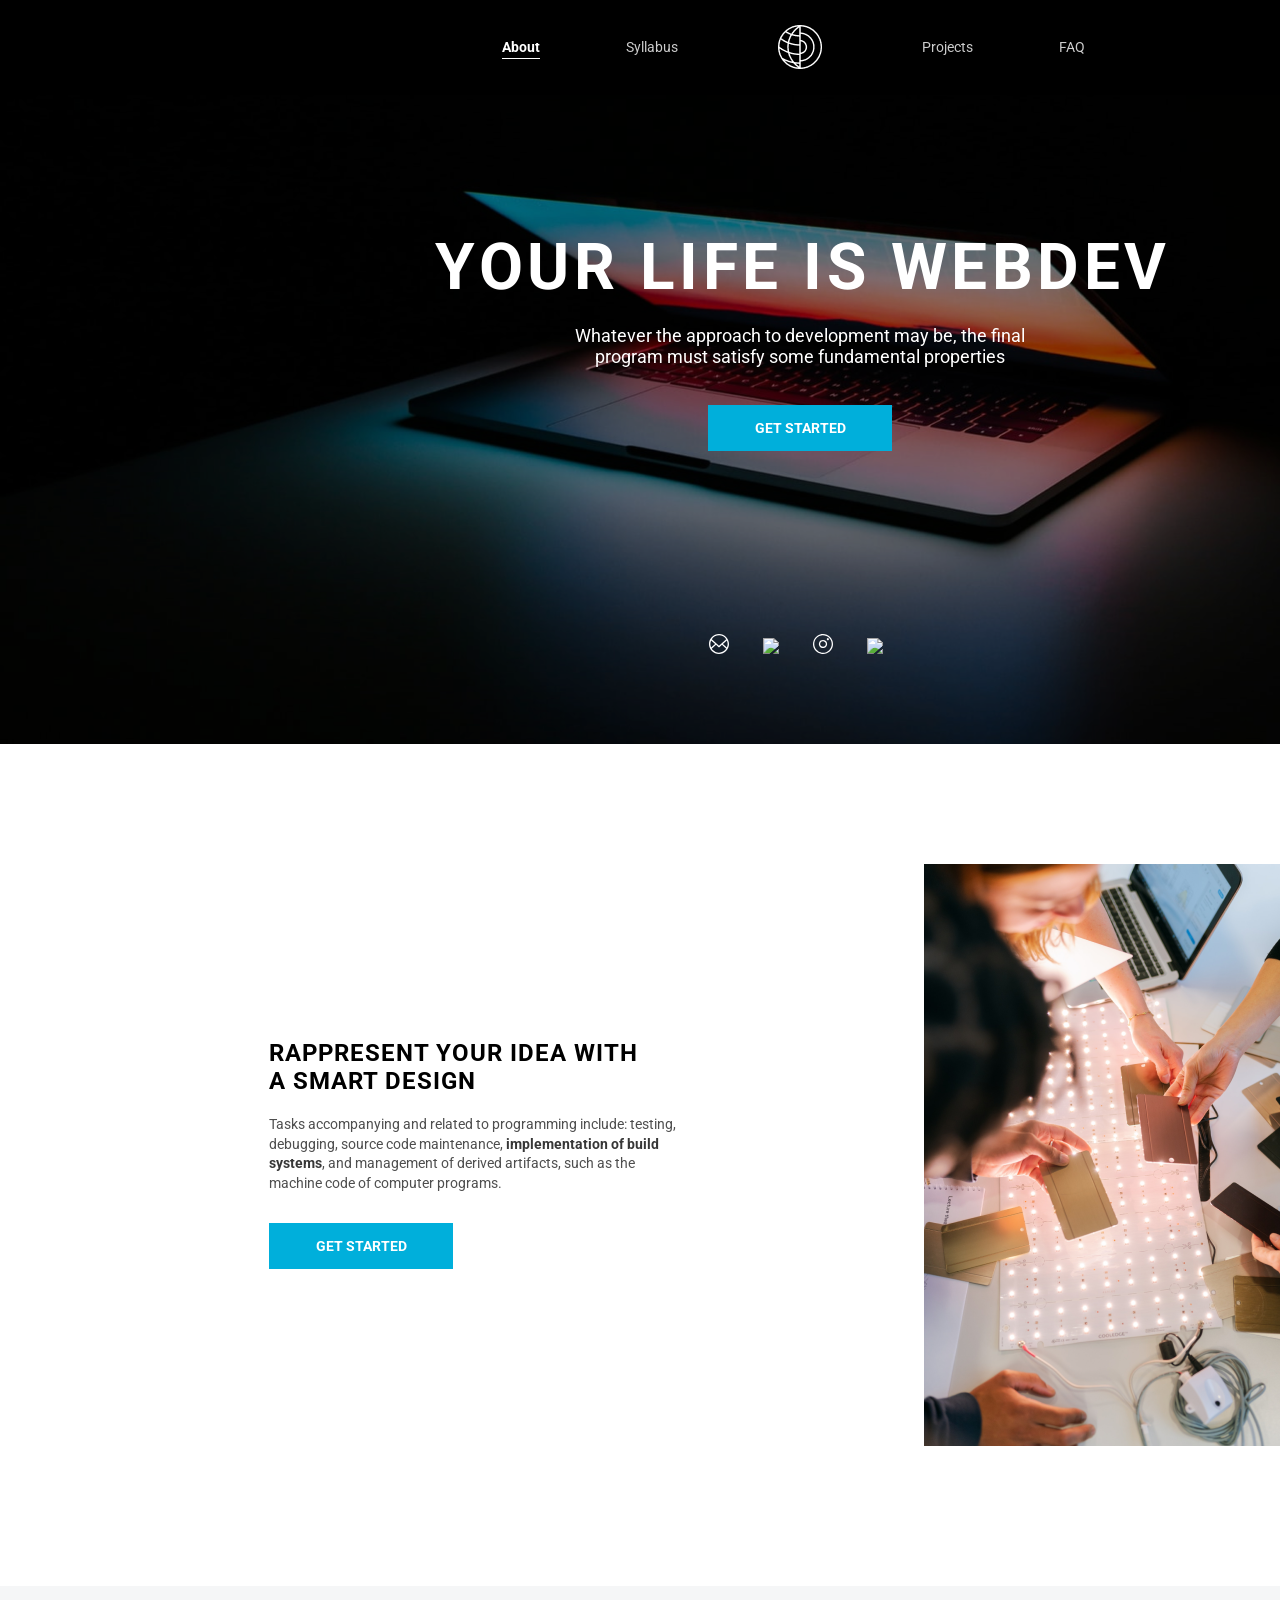
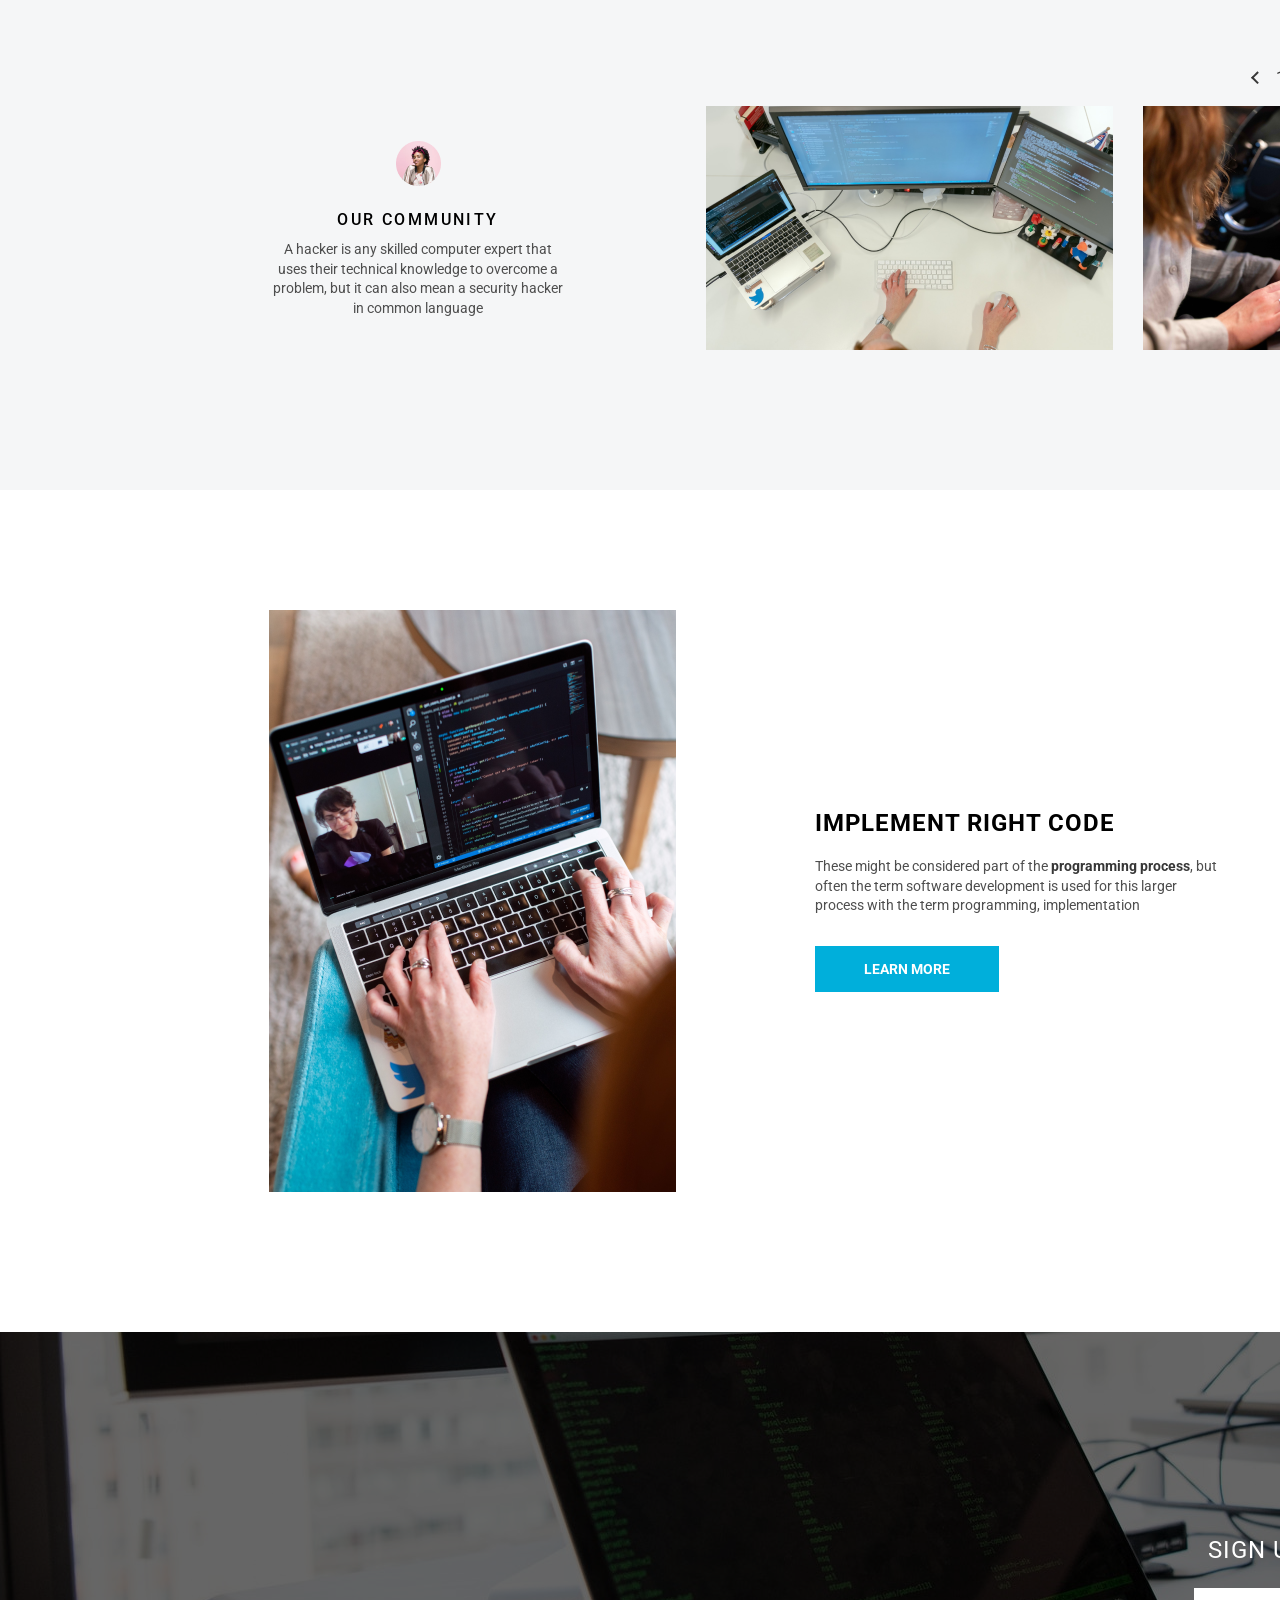
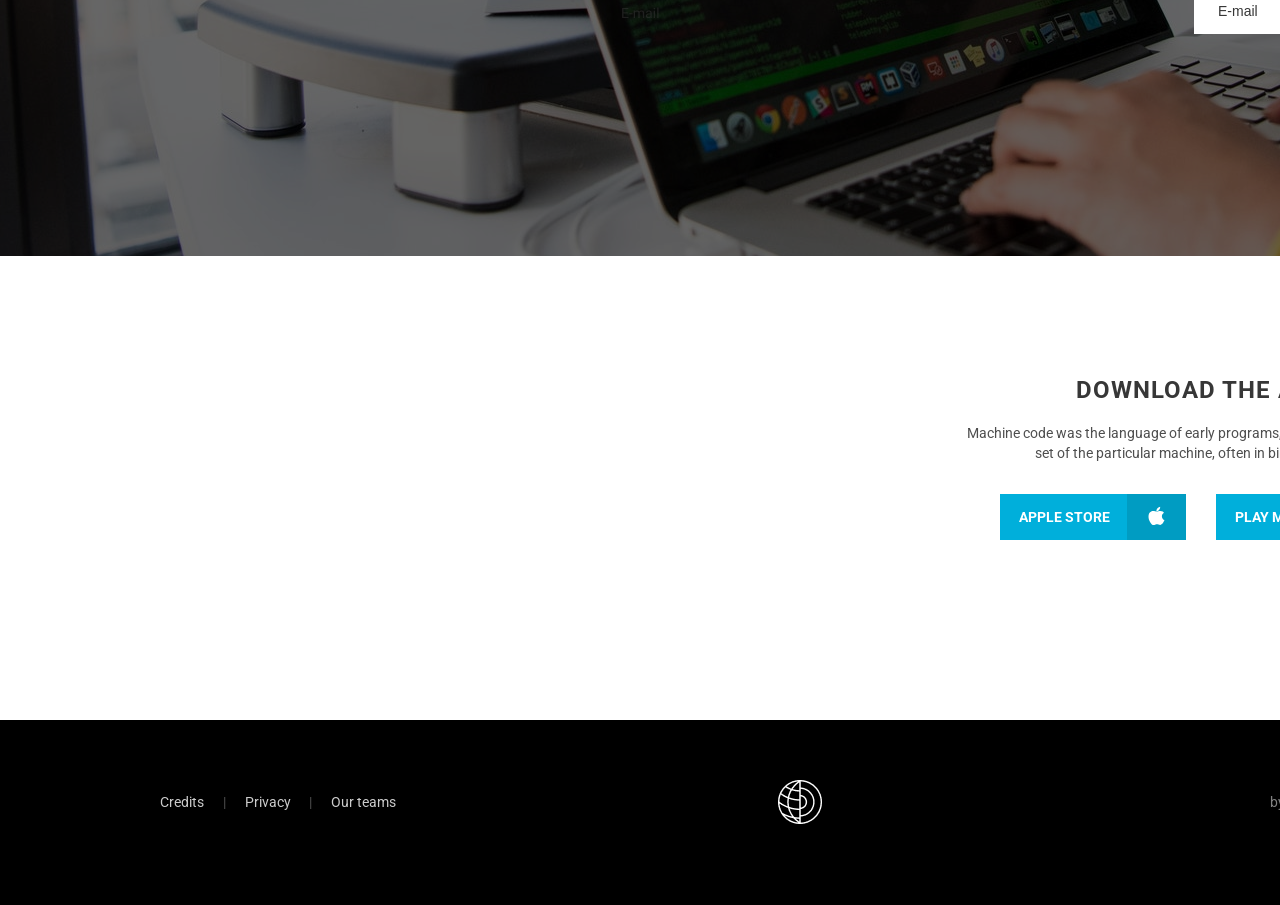
==== index4.html @ 41800dd7 "feat: add new html progect" ====
<!DOCTYPE html>
<html lang="en">
<head>
    <meta charset="UTF-8">
    <meta name="viewport" content="width=device-width, initial-scale=1.0">
    <link rel="stylesheet" href="style4.css">
    <link
      href="https://fonts.googleapis.com/css2?family=Roboto:wght@400;500;700&display=swap"
      rel="stylesheet"
    />
    <title>WebDev</title>
</head>
<body>
    
    <div class="divMain">
    <nav>
    <div class="div0"> <!-- div0-->
        <div id="div1"><a href ="#" class="pTop" id="pTopAbout">About</a><a href ="#" class="pTop" id="pTopOpacity">Syllabus</a></div> <!-- div1-->
        <div id="div2"><a href="#"><img src="Vector.png" alt="Logo" width="44" height="45"></a></div> <!-- div2-->
        <div id="div3"><a href ="#" class="pTop" id="pTopOpacity">Projects</a><a href ="#" class="pTop" id="pTopOpacity">FAQ</a></div> <!-- div3-->
    </div>
    </nav>
    <main>
        
            <div class="divInner"><h1 class="h1Center">your life is WebDev</h1></div>
            <div class="divInner2"><p class="h3Center">Whatever the approach to development may be, the final program must satisfy some fundamental properties</p></div>
            <div class="topButtn"><p class="pButtn">GET STARTED</p></div>
            <div class="iconBox">
            
                <a href="#" alt="E-mail"><img class="imgIcon" src="mail_fff.svg"></a> 
                <a href="#" alt="FaceBook"><img class="imgIcon" src="facebook_fff.svg"></a>
                <a href="#" alt="Instagram"><img class="imgIcon" src="insta_fff.svg"></a>
                <a href="#" alt="Telegram"><img class="imgIco" src="telegram_fff.svg"></a>
            
            </div>
        </div>
    </main>
    <section> <!--page 2-->
        <div class="page2">
            <div class="page2TextDiv">
                <div><p class="p1Page2">Rappresent your idea with<br>a smart Design</p></div>
                    <div><p class="p2Page2">Tasks accompanying and related to programming include: testing, debugging, source code maintenance, <b>implementation of build systems</b>, and management of derived artifacts, such as the machine code of computer programs. </p></div>
                    <div class="page2Buttn"><p class="pButtn">GET STARTED</p></div>    
            </div>
            <div class="page2Img"><img src="content-image-1.png"></div>
        </div>
    </section><!--page 2 end-->
    <section><!--page 3-->
        <div class="page3">
            <div class="leftDiv">
                <div class="divUserPic"><img src="userpic.png"></div>
                <div><p class="page3Text1">our community</p></div>
                <div class="page3Text2">A hacker is any skilled computer expert that uses their technical knowledge to overcome a problem, but it can also mean a security hacker in common language</div>
            </div>
            <div class="slider">
                <span class="arrowLeft"></span><span>1</span>
                <span class="mid">/</span>
                <span>5</span><span class="arrowRight"></span>
              </div>
            <div class="rightDiv">
                <img src="slider-item.png">
                <div class="p3MarginImg"><img src="Rectangle 2.png"></div>
                <img class="imgSlice" src="Rectangle 3.png">
            </div>
        </div>
    </section><!--page 3 end-->
    <section><!--page 4-->
        <div class="page4">
            <div class="page4Img"><img src="content-image-2.png"></div>
            <div class="page4TextDiv">
                <div><p class="p1Page2">Implement right Code</p></div>
                    <div><p class="p2Page2">These might be considered part of the <b>programming process</b>, but often the term software development is used for this larger process with the term programming, implementation</p></div>
                    <div class="page4Buttn"><p class="pButtn">LEARN MORE</p></div>    
            </div>
        </div>
    </section><!--page 4 end-->
    <section><!--page 5-->
        <div class="page5">
            <div class="page5Div">
            <div class="page5TextDiv"><p>sign up for our newsletter</p></div>
        <div class="checkDiv">
            <div class="input"><input type="text" id="text" name="text" value="E-mail" ></div>
            <div class="okButtn"><img class="imgCheck" src="check-icon.svg"></div>
            </div>
        </div>
        
    </section><!--page 5 end-->
    <section><!--page 6-->
        <div class="page6">
            <div>
                <div class="page6Text1"><p class="pPage6Text1">Download the App</p></div>
                <div class="page6Text2"><p class="pPage6Text2">Machine code was the language of early programs, written in the instruction set of the particular machine, often in binary notation.</p></div>
                <div class="page6Buttns">
                    <div class="page6Buttn1">
                        <p class="pButtn2">APPLE STORE</p>
                    </div>
                    <div class="page6Buttn2">
                        <img class="imgShopIcon1" src="Combined shape 755.svg">
                    </div>
                    <div class="page6Buttn3">
                        <p class="pButtn2">Play Market</p>
                    </div>
                    <div class="page6Buttn4">
                        <img class="imgShopIcon2" src="Combined shape 761.svg">
                    </div>
                </div>
            </div>            
        </div>
    </section><!--page 6 end-->
<footer>
    <nav>
        <div class="divFooter"> <!-- divFooter-->
            <div id="divFooter1"><a href="#" class="pTop" id="pTopOpacity">Credits</a><p class="pFooterR">|</p><a href="#" class="pTop" id="pTopOpacity">Privacy</a><p class="pFooterR">|</p><a href="#" class="pTop" id="pTopOpacity">Our teams</a></div> <!-- div1-->
            <div id="divFooter2"><a href="#"><img src="Vector.png" alt="Logo" width="44" height="45"></a></div> <!-- div2-->
            <div id="divFooter3"><p class="pFooter">by TonYem for RSS at 2020</p></div> <!-- div3-->
        </div>
    </nav>
</footer>

</body>
</html>
---- style4.css ----
a {
    text-decoration: none;
}

body {
    font-family:"Roboto", sans-serif;
    margin: 0 auto;
}

.div0 {
    
display: flex;

width: 1600px;
height: 95px;
background: #000000;
}


#div2 {
padding: 25px 0px 0px 0px;
margin: 0px 100px 0px 100px;
width: 44px;
}
#div1 {
    margin-left : 502px;
padding: 38px 0px 0px 0px;
display: flex;
justify-content: space-between;
width: 176px;
    }

#div3 {
        padding: 38px 0px 0px 0px;
        display: flex;    
        justify-content: space-between;
        width: 163px;
        }
    
.pTop {
    font-size: 14px;
    line-height: 140%;    
    color: #fff;    
    height: 20px;
    margin: 0px;
}


#pTopOpacity {
    opacity: 0.8;
    text-decoration: none;
}

#pTopOpacity:hover {
    border-bottom: 1px #fff solid;
    font-weight: bold;
    opacity: 1;

}

#pTopAbout {
    border-bottom: 1px #fff solid;
    font-weight: bold;
}

.divMain {
 
 width: 1600px;
 height: 744px;
 left: 0px;
 background: url(bg-image-wrapper.png) no-repeat center center;
}

.divInner {
    padding: 135px 0px 0px 0px;
    
}

.divInner2 {
    margin: 20px 0px 30px 0px;
}

.h1Center {
    margin: 0 auto;
    color: #fff;
    width: 730px;
    height: 75px;
    letter-spacing: 4.5px;
    text-transform: uppercase;
    font-size: 64px;
    line-height: 75px;
    white-space: nowrap;
}

.h3Center {
    margin: 0 auto;
    color: #fff;
    width: 504px;
    height: 50px;
    font-size: 18px;
    text-align: center;
    font-weight: normal;
}
.topButtn {
    margin: 0 auto;
    width: 184px;
    height: 46px;
    background-color: #00AFDB;
}

.topButtn:hover {
    background-color: #fbbe18;
}

.pButtn {
    padding: 15px 47px;
    margin: 0 auto;
    width: 90px;
    height: 16px;
    white-space: nowrap;
    text-align: center;font-style: normal;
    font-weight: bold;
    font-size: 14px;
    line-height: 16px;
    color: #fff;
    text-transform: uppercase;
}
.iconBox {
    margin: 0 auto;
    padding: 183px 0px 0px 0px;
    width: 182px;
    height: 20px;
}

.imgIcon {
    margin: 0px 30px 0px 0px;
}

b {
    color: #373737;
}

.page2 {
    display: flex;
    justify-content: center;
    width: 1600px;
    height: 842px;
    left: 0px;
    background-color: #fff;
}

.page2Img {
    padding: 120px 0px 0px 248px;
    width: 407px;
    height: 582px;
}
.page2TextDiv {
    padding: 295px 0px 0px 0px;
    width: 407px;
    height: 233px; 
      
}
.p1Page2 {
    margin: 0px;
    font-style: normal;
font-weight: bold;
font-size: 24px;
line-height: 28px;
letter-spacing: 1px;
text-transform: uppercase;
}

.p2Page2 {
    margin-top: 20px;
    font-style: normal;
    font-weight: normal;
    font-size: 14px;
    line-height: 140%; 
    color: #4E4E4E;
}

.page2Buttn {
    margin: 30px 0px 0px 0px;
    width: 184px;
    height: 46px;
    background-color: #00AFDB;
}

.page2Buttn:hover {
    background-color: #fbbe18;
}

.page3 {
    display: flex;
    justify-content: end;
    width: 1600px;
    height: 504px;
    left: 0px;
    background-color:  #F5F6F7;
}

.slider {
    position: absolute;
    margin: 82px 269px 0px 1248px;
    display: flex;
    width: 83px;
    height: 18px;
}

span {
    color: #373737;
}


.arrowLeft {
    content:"";
    margin: 5px;    
    height:7px;
    width:7px;
    border-bottom:2px solid;
    border-left:2px solid;
    transform:rotate(45deg);
    margin-right: 14px;
    
    
}

.arrowRight {
    content:"";
    height:7px;
    width:7px;
    border-top:2px solid;
    border-right:2px solid;
    transform:rotate(45deg);
    margin-left: 14px;
    margin-top: 5px;
    
}

.arrowLeft:hover {
    color: #fbbe18;
    cursor: pointer;
}

.arrowRight:hover {
    color: #fbbe18;
    cursor: pointer;
}

.mid {
    margin: 0px 4px;
}

.leftDiv {
    margin: 155px 139px 0px 269px;
    width: 298px;
    height: 175px;
}
.rightDiv {
    display: flex;
    margin: 120px 0px 0px 0px;
    width: 894px;
    height: 244px;
}

.p3MarginImg {
    margin: 0px 30px;
}

.divUserPic {
    margin: 0px 126px 0px 127px;
}

.page3Text1 {
    font-style: normal;
    font-weight: 500;
    font-size: 16px;
    line-height: 20px;
    text-transform: uppercase;
    letter-spacing: 2.4px;
    align-items: center;
    text-align: center;
    margin: 20px 0px 10px 0px;
}

.page3Text2 {
    color: #4e4e4e;
    font-style: normal;
    font-weight: normal;
    font-size: 14px;
    line-height: 140%;
    display: flex;
    align-items: flex-end;
    text-align: center;
}

.page4 {
    display: flex;
   /* justify-content: center;*/
    width: 1600px;
    height: 842px;
    left: 0px;
    background-color: #fff;
}

.page4Img {
    padding: 120px 139px 0px 269px;
    width: 407px;
    height: 582px;
}

.page4TextDiv {
    padding: 319px 0px 0px 0px;
    width: 407px;
    height: 233px;
}


.page4Buttn {
    margin: 30px 0px 0px 0px;
    width: 184px;
    height: 46px;
    background-color: #00AFDB;
}

.page4Buttn:hover {
    background-color: #fbbe18;
}

.page5 {
    display: flex;
    justify-content: end;
    width: 1600px;
    height: 524px;
    left: 0px;
    background: url(5.png) no-repeat center center;
}
.page5TextDiv {
    margin: 0px;
    color: #fff;
    align-items: flex-end;
    text-align: center;
    letter-spacing: 1px;
    text-transform: uppercase;
    font-size: 24px;
line-height: 28px;
}
.okButtn {
    width: 66px;
    height: 46px;
    background-color: #00afdb;
}

.okButtn:hover {
    background-color: #fbbe18;
}

.page5Div {
    padding: 180px 0px 0px 597px;
}

.imgCheck {
    margin: 16px 0px 0px 24px;
}
.input {
    width: 340px;
    height: 46px;
    background-color: #fff;
}
.checkDiv {
    display: flex;
    width: 406px;
}

input {
    margin-left: 24px;
    width: 340px;
    height: 46px;
	font-size: 14px;
	padding: 0px;
	border: 0px;
    background: #fff;
    outline: none;
    color: #373737;
    line-height: 140%;
}

.page6 {
    display: flex;
    justify-content: end;
    width: 1600px;
    height: 464px;
    color: #f5f6f7;
}

.page6Text1 {
    margin: 120px 0px 0px 675px;
    width: 250px;
    height: 28px;
    font-style: normal;
font-weight: bold;
font-size: 24px;
line-height: 28px;
display: flex;
align-items: flex-end;
text-align: center;
letter-spacing: 1px;
text-transform: uppercase;
white-space: nowrap;

color: #373737;
}

.page6Text2 {
    margin: 20px 0px 0px 560px;
    width: 480px;
    height: 40px;
    font-style: normal;
font-weight: normal;
font-size: 14px;
line-height: 140%;
display: flex;
align-items: center;
text-align: center;
color: #4E4E4E;
}

.pPage6Text1 {
    margin: 0px;
}
.pPage6Text2 {
    margin: 0px;
}

.page6Buttns {
    margin-top: 30px;
    display: flex;
    width: 600px;
    margin-left: 599px;
}

.page6Buttn1 {
    /* margin-right: 30px; */
    width: 127px;
    height: 46px;
    background-color: #00afdb;
}

.page6Buttn1:hover {
    background-color: #fbbe18;
}

.page6Buttn2 {
    margin-right: 30px;
    width: 59px;
    height: 46px;
    background-color: #009CC2;
}

.page6Buttn2:hover {
    background-color: #fbbe18;
}

.page6Buttn3 {
    width: 127px;
    height: 46px;
    background-color: #00afdb;
}

.page6Buttn3:hover {
    background-color: #fbbe18;
}

.page6Buttn4 {
    width: 59px;
    height: 46px;
    background-color: #009CC2;
}

.page6Buttn4:hover {
    background-color: #fbbe18;
}

.pButtn2 {
    padding: 15px 18px;
    margin: 0 auto;
    width: 90px;
    height: 16px;
    white-space: nowrap;
    text-align: center;font-style: normal;
    font-weight: bold;
    font-size: 14px;
    line-height: 16px;
    color: #fff;
    text-transform: uppercase;
}

.imgShopIcon1 {
    margin: 12px 0px 0px 21px;
}

.imgShopIcon2 {
    margin: 12px 0px 0px 19px;
}

.divFooter {
    /* padding-left: 160px; */
    display: flex;
    width: 1600px;
    height: 185px;
    background: #000000;
}

.pFooter {
    font-size: 14px;
    line-height: 140%;    
    color: #818181;    
    height: 20px;
    margin: 0px;
    white-space: nowrap;
}

#divFooter1 {
    padding: 73px 0px 0px 160px;
    display: flex;    
    justify-content: space-between;
    width: 236px;
}

#divFooter2 {
    padding: 60px 0px 0px 0px;
    margin: 0px 448px 0px 382px;
    width: 44px;
}

#divFooter3 {
        padding: 73px 0px 0px 0px;
        display: flex;    
        justify-content: space-between;
        width: 163px;
        }

.pFooterR {
            font-size: 14px;
            line-height: 140%;    
            color: #4e4e4e;    
            height: 20px;
            margin: 0px;
}

.imgSlice{
    object-fit: cover;
    width: 20px;
    height: 244px;
}
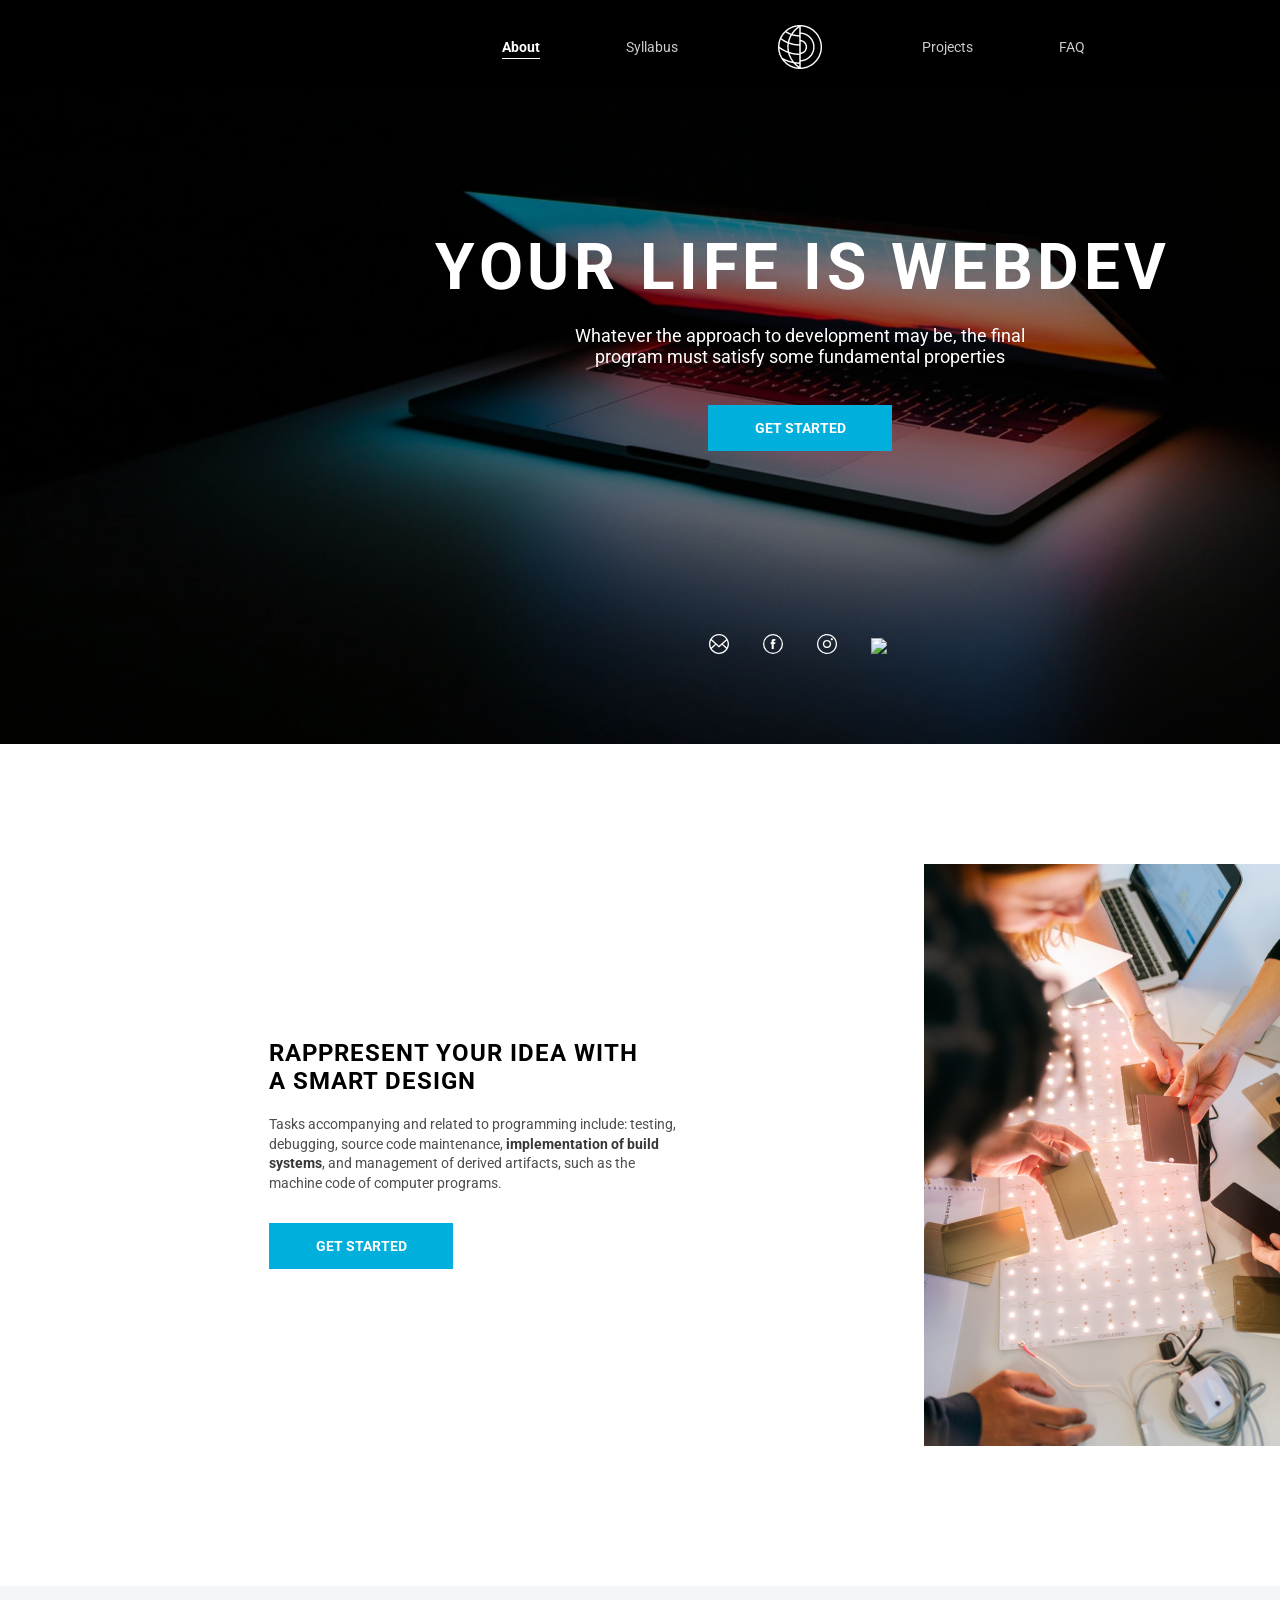
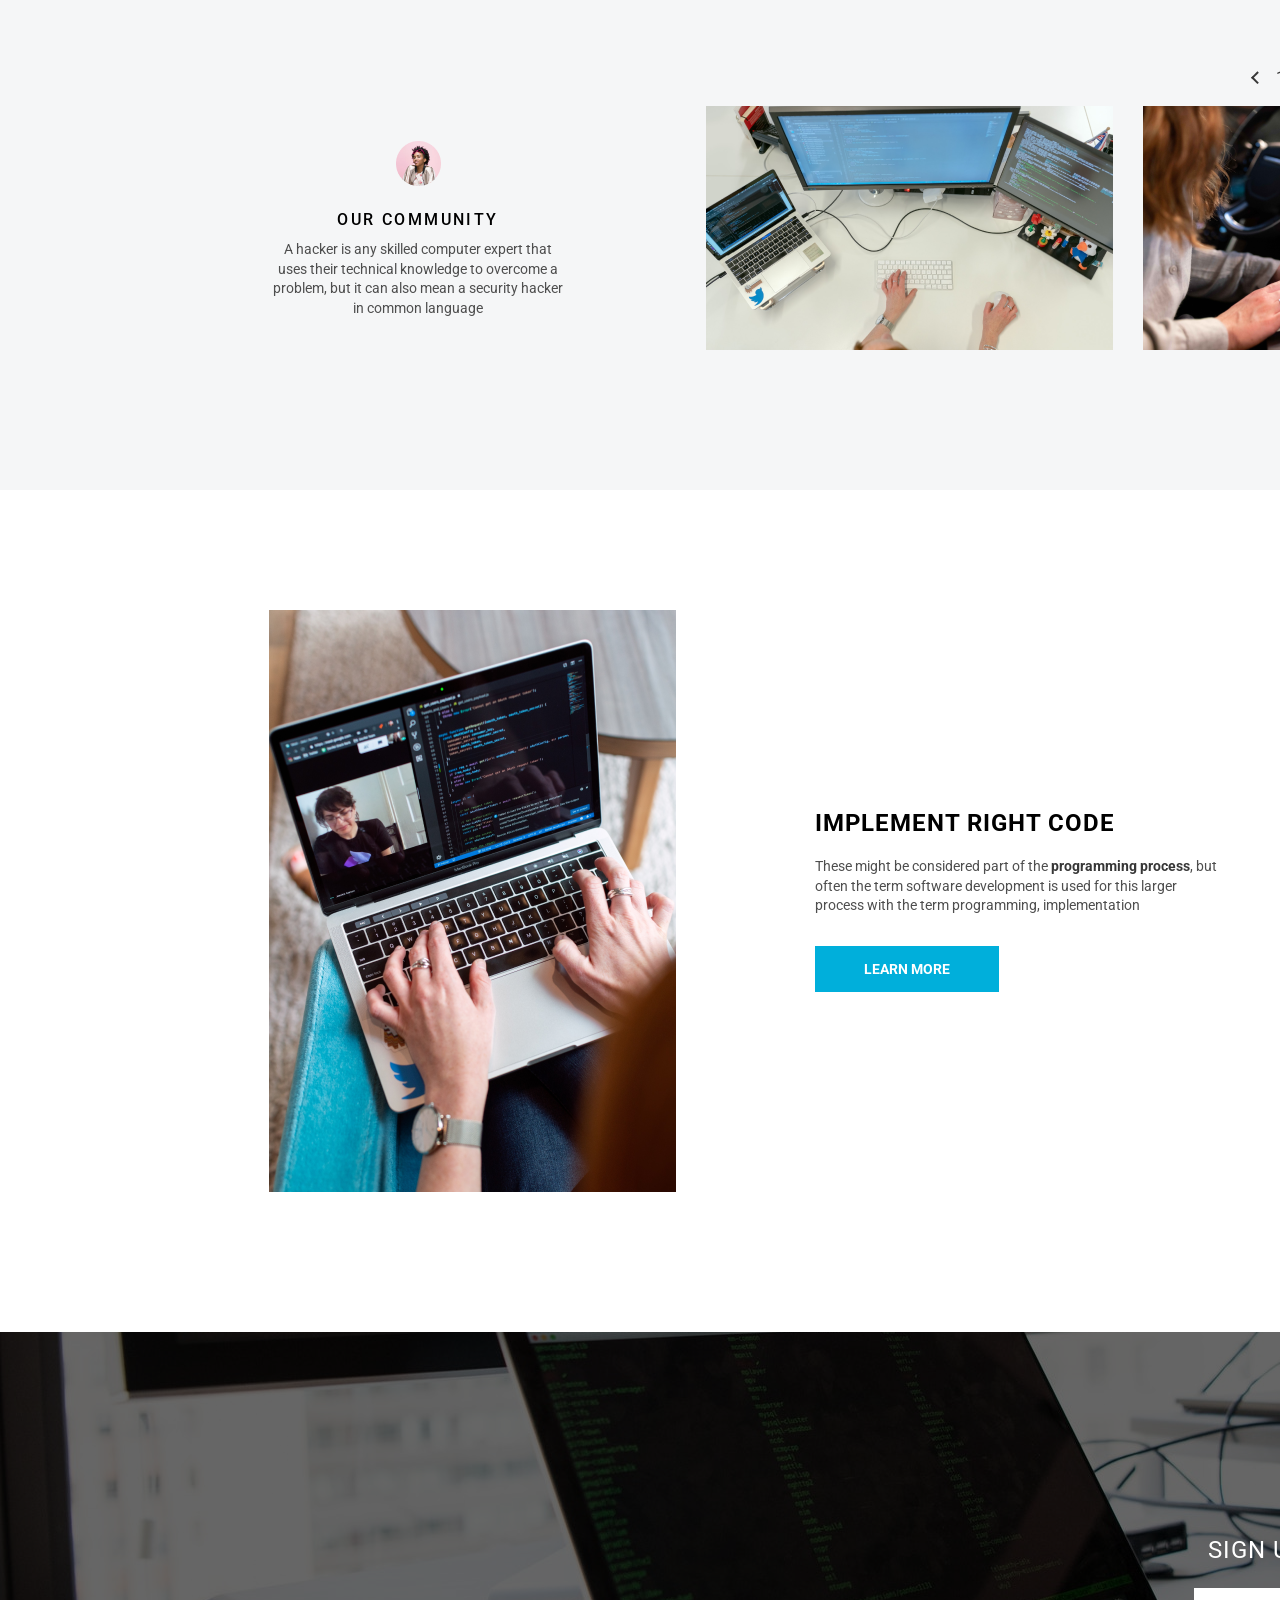
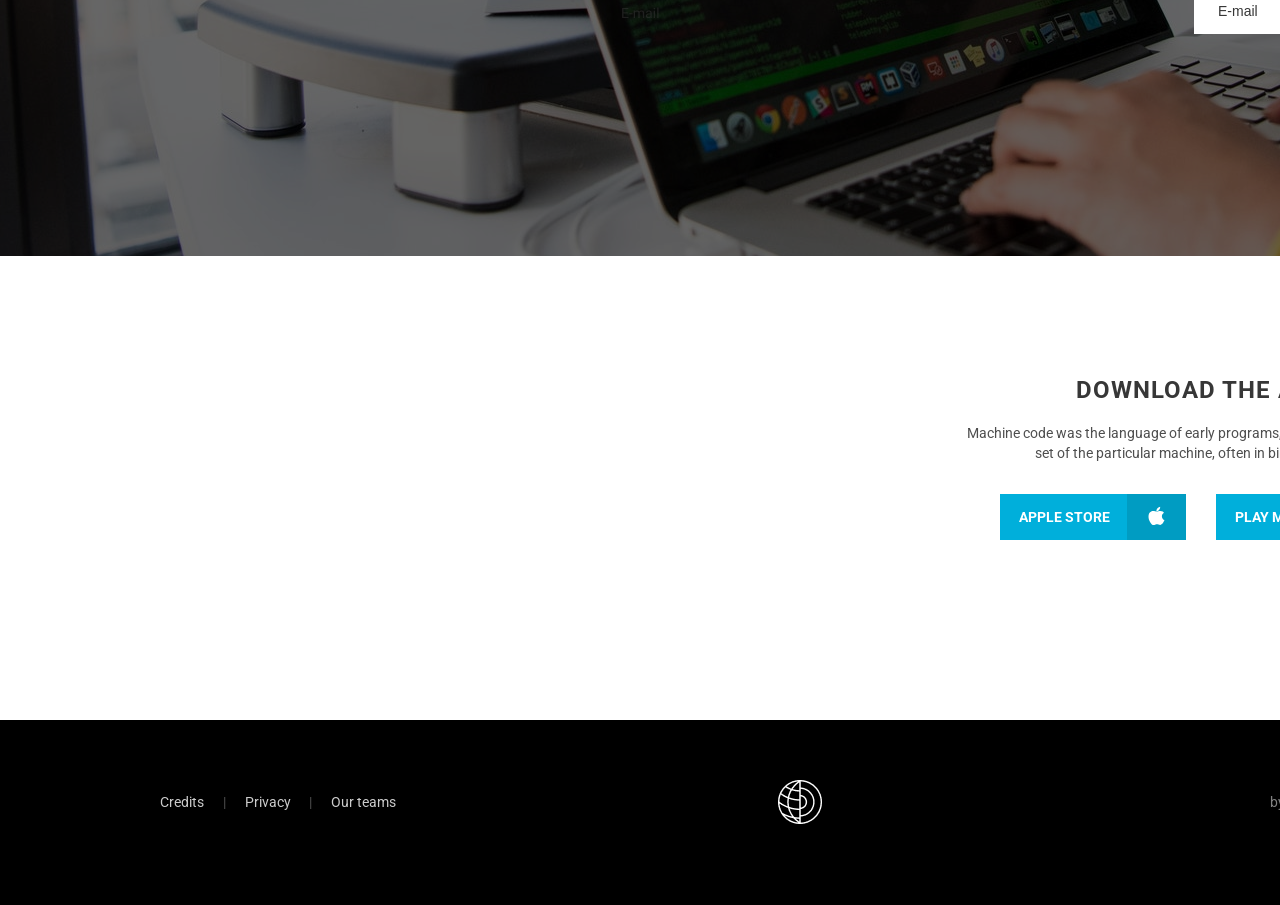
==== commit a6839b82: "fix: assets" ====
--- a/index4.html
+++ b/index4.html
@@ -16,7 +16,7 @@
     <nav>
     <div class="div0"> <!-- div0-->
         <div id="div1"><a href ="#" class="pTop" id="pTopAbout">About</a><a href ="#" class="pTop" id="pTopOpacity">Syllabus</a></div> <!-- div1-->
-        <div id="div2"><a href="#"><img src="Vector.png" alt="Logo" width="44" height="45"></a></div> <!-- div2-->
+        <div id="div2"><a href="#"><img src="assets/Vector.png" alt="Logo" width="44" height="45"></a></div> <!-- div2-->
         <div id="div3"><a href ="#" class="pTop" id="pTopOpacity">Projects</a><a href ="#" class="pTop" id="pTopOpacity">FAQ</a></div> <!-- div3-->
     </div>
     </nav>
@@ -27,10 +27,10 @@
             <div class="topButtn"><p class="pButtn">GET STARTED</p></div>
             <div class="iconBox">
             
-                <a href="#" alt="E-mail"><img class="imgIcon" src="mail_fff.svg"></a> 
-                <a href="#" alt="FaceBook"><img class="imgIcon" src="facebook_fff.svg"></a>
-                <a href="#" alt="Instagram"><img class="imgIcon" src="insta_fff.svg"></a>
-                <a href="#" alt="Telegram"><img class="imgIco" src="telegram_fff.svg"></a>
+                <a href="#" alt="E-mail"><img class="imgIcon" src="assets/mail_fff.svg"></a> 
+                <a href="#" alt="FaceBook"><img class="imgIcon" src="assets/facebook_fff.svg"></a>
+                <a href="#" alt="Instagram"><img class="imgIcon" src="assets/insta_fff.svg"></a>
+                <a href="#" alt="Telegram"><img class="imgIco" src="assets/telegram_fff.svg"></a>
             
             </div>
         </div>
@@ -42,13 +42,13 @@
                     <div><p class="p2Page2">Tasks accompanying and related to programming include: testing, debugging, source code maintenance, <b>implementation of build systems</b>, and management of derived artifacts, such as the machine code of computer programs. </p></div>
                     <div class="page2Buttn"><p class="pButtn">GET STARTED</p></div>    
             </div>
-            <div class="page2Img"><img src="content-image-1.png"></div>
+            <div class="page2Img"><img src="assets/content-image-1.png"></div>
         </div>
     </section><!--page 2 end-->
     <section><!--page 3-->
         <div class="page3">
             <div class="leftDiv">
-                <div class="divUserPic"><img src="userpic.png"></div>
+                <div class="divUserPic"><img src="assets/userpic.png"></div>
                 <div><p class="page3Text1">our community</p></div>
                 <div class="page3Text2">A hacker is any skilled computer expert that uses their technical knowledge to overcome a problem, but it can also mean a security hacker in common language</div>
             </div>
@@ -58,15 +58,15 @@
                 <span>5</span><span class="arrowRight"></span>
               </div>
             <div class="rightDiv">
-                <img src="slider-item.png">
-                <div class="p3MarginImg"><img src="Rectangle 2.png"></div>
-                <img class="imgSlice" src="Rectangle 3.png">
+                <img src="assets/slider-item.png">
+                <div class="p3MarginImg"><img src="assets/Rectangle 2.png"></div>
+                <img class="imgSlice" src="assets/Rectangle 3.png">
             </div>
         </div>
     </section><!--page 3 end-->
     <section><!--page 4-->
         <div class="page4">
-            <div class="page4Img"><img src="content-image-2.png"></div>
+            <div class="page4Img"><img src="assets/content-image-2.png"></div>
             <div class="page4TextDiv">
                 <div><p class="p1Page2">Implement right Code</p></div>
                     <div><p class="p2Page2">These might be considered part of the <b>programming process</b>, but often the term software development is used for this larger process with the term programming, implementation</p></div>
@@ -80,7 +80,7 @@
             <div class="page5TextDiv"><p>sign up for our newsletter</p></div>
         <div class="checkDiv">
             <div class="input"><input type="text" id="text" name="text" value="E-mail" ></div>
-            <div class="okButtn"><img class="imgCheck" src="check-icon.svg"></div>
+            <div class="okButtn"><img class="imgCheck" src="assets/check-icon.svg"></div>
             </div>
         </div>
         
@@ -95,13 +95,13 @@
                         <p class="pButtn2">APPLE STORE</p>
                     </div>
                     <div class="page6Buttn2">
-                        <img class="imgShopIcon1" src="Combined shape 755.svg">
+                        <img class="imgShopIcon1" src="assets/Combined shape 755.svg">
                     </div>
                     <div class="page6Buttn3">
                         <p class="pButtn2">Play Market</p>
                     </div>
                     <div class="page6Buttn4">
-                        <img class="imgShopIcon2" src="Combined shape 761.svg">
+                        <img class="imgShopIcon2" src="assets/Combined shape 761.svg">
                     </div>
                 </div>
             </div>            
@@ -111,7 +111,7 @@
     <nav>
         <div class="divFooter"> <!-- divFooter-->
             <div id="divFooter1"><a href="#" class="pTop" id="pTopOpacity">Credits</a><p class="pFooterR">|</p><a href="#" class="pTop" id="pTopOpacity">Privacy</a><p class="pFooterR">|</p><a href="#" class="pTop" id="pTopOpacity">Our teams</a></div> <!-- div1-->
-            <div id="divFooter2"><a href="#"><img src="Vector.png" alt="Logo" width="44" height="45"></a></div> <!-- div2-->
+            <div id="divFooter2"><a href="#"><img src="assets/Vector.png" alt="Logo" width="44" height="45"></a></div> <!-- div2-->
             <div id="divFooter3"><p class="pFooter">by TonYem for RSS at 2020</p></div> <!-- div3-->
         </div>
     </nav>
